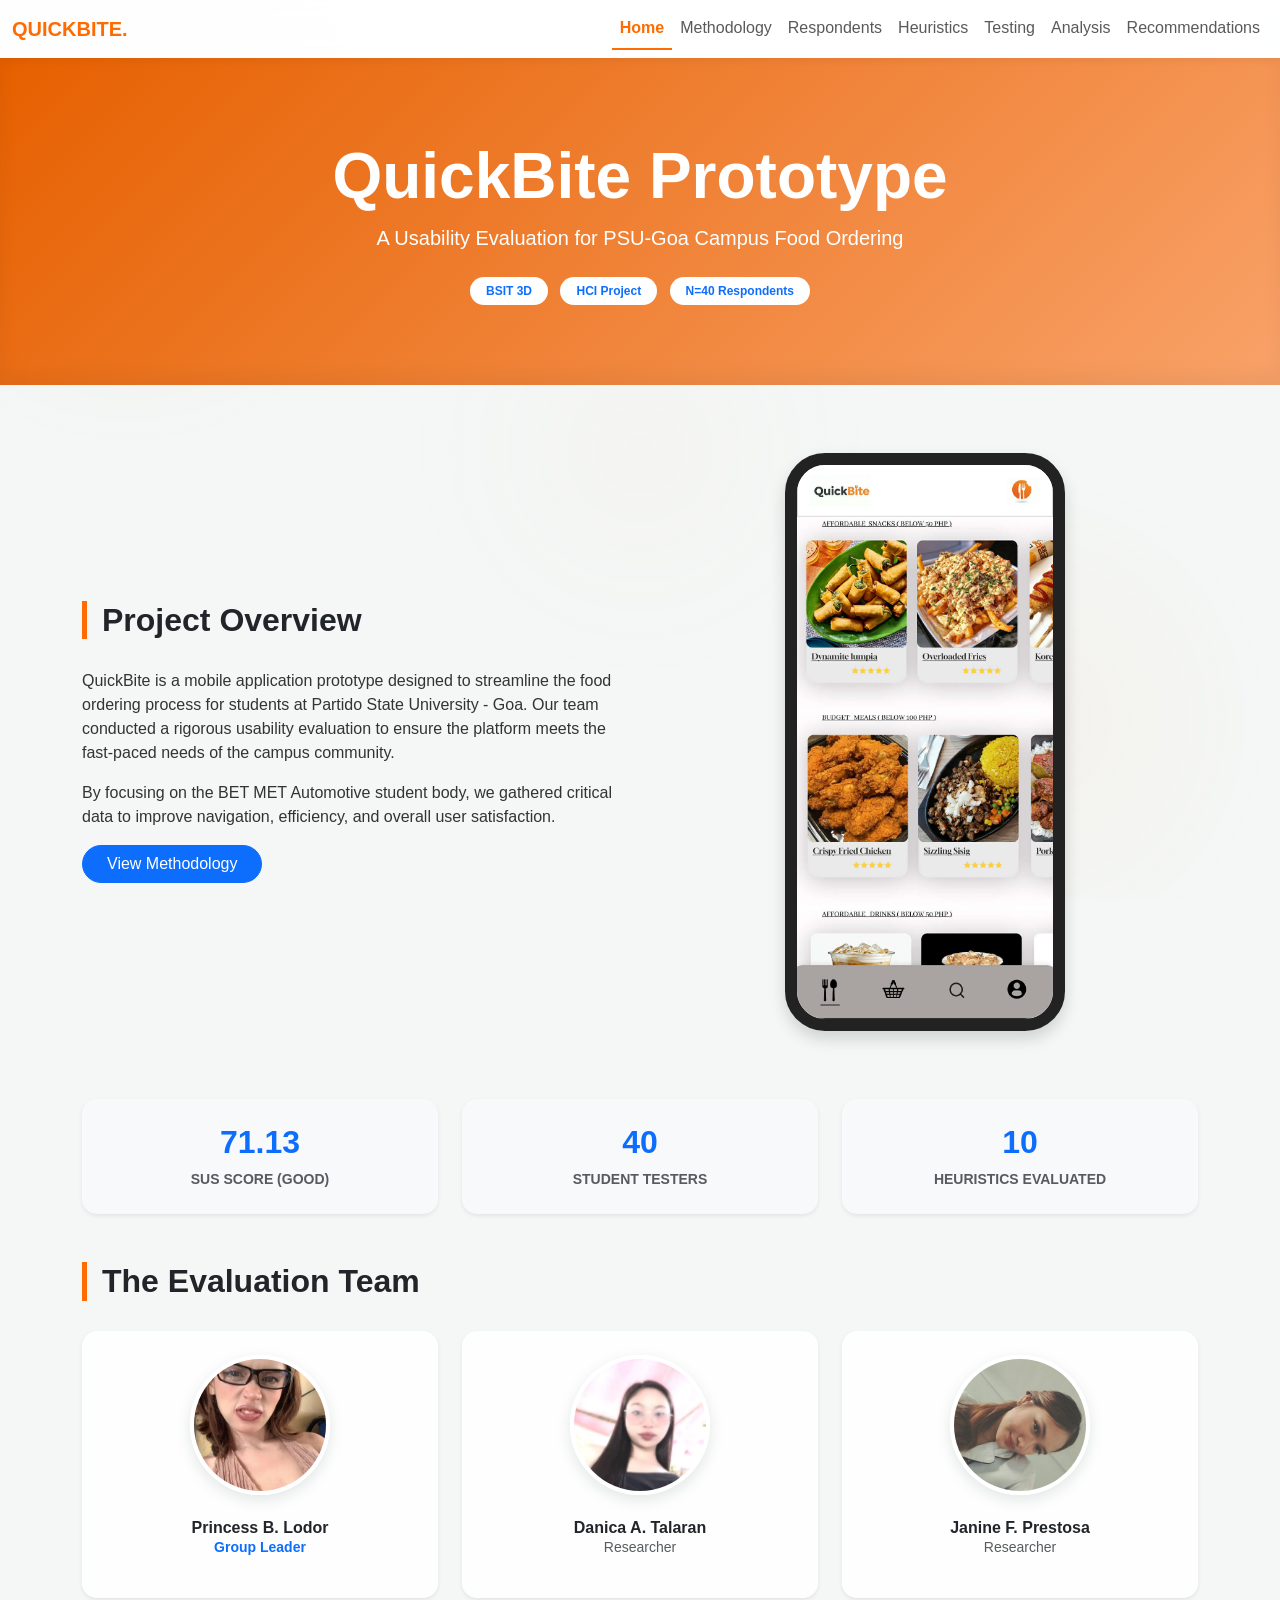
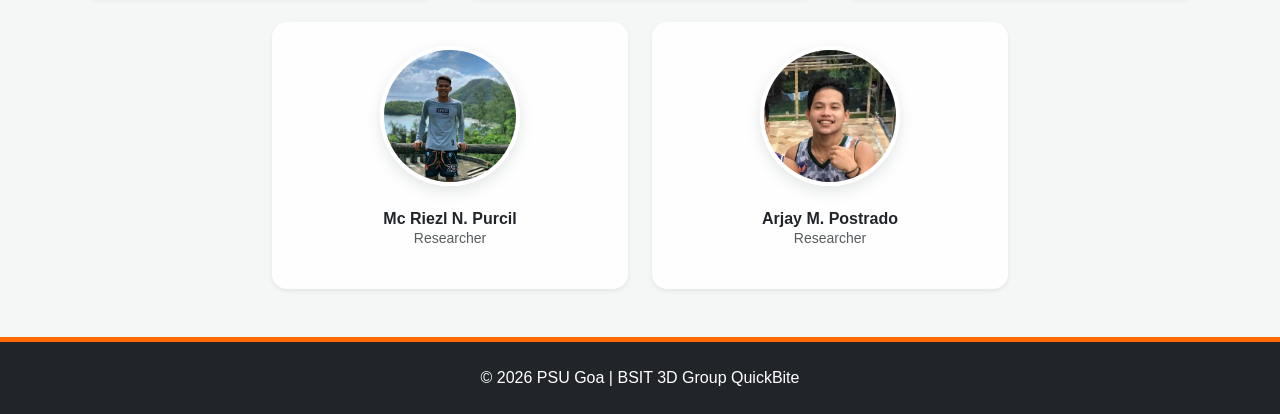
==== index.html @ 942b26e6 "Add files via upload" ====
<!DOCTYPE html>
<html lang="en">
<head>
    <meta charset="UTF-8">
    <meta name="viewport" content="width=device-width, initial-scale=1.0">
    <title>QuickBite | Home - BSIT 3D</title>
    <link href="https://cdn.jsdelivr.net/npm/bootstrap@5.3.0/dist/css/bootstrap.min.css" rel="stylesheet">
    <link rel="stylesheet" href="style.css">
</head>
<body>

<nav class="navbar navbar-expand-lg sticky-top">
    <div class="container-fluid">
        <a class="navbar-brand fw-bold" href="index.html" style="color: var(--primary);">QUICKBITE.</a>
        <div class="navbar-nav ms-auto">
            <a class="nav-link active" href="index.html">Home</a>
            <a class="nav-link" href="methodology.html">Methodology</a>
            <a class="nav-link" href="respondents.html">Respondents</a>
            <a class="nav-link" href="heuristics.html">Heuristics</a>
            <a class="nav-link" href="testing.html">Testing</a>
            <a class="nav-link" href="analysis.html">Analysis</a>
            <a class="nav-link" href="recommendations.html">Recommendations</a>
        </div>
    </div>
</nav>

<header class="hero text-center">
    <div class="container">
        <h1 class="display-3 fw-bold">QuickBite Prototype</h1>
        <p class="lead">A Usability Evaluation for PSU-Goa Campus Food Ordering</p>
        <div class="mt-4">
            <span class="badge rounded-pill bg-white text-primary px-3 py-2">BSIT 3D</span>
            <span class="badge rounded-pill bg-white text-primary px-3 py-2 mx-2">HCI Project</span>
            <span class="badge rounded-pill bg-white text-primary px-3 py-2">N=40 Respondents</span>
        </div>
    </div>
</header>

<main class="container my-5">
    <div class="row align-items-center mb-5">
        <div class="col-md-6">
            <h2 class="section-title">Project Overview</h2>
            <p>QuickBite is a mobile application prototype designed to streamline the food ordering process for students at Partido State University - Goa. Our team conducted a rigorous usability evaluation to ensure the platform meets the fast-paced needs of the campus community.</p>
            <p>By focusing on the BET MET Automotive student body, we gathered critical data to improve navigation, efficiency, and overall user satisfaction.</p>
            <a href="methodology.html" class="btn btn-primary rounded-pill px-4">View Methodology</a>
        </div>
        <div class="col-md-6 text-center">
            <img src="hero-image.jpg" class="img-fluid rounded-4 shadow" alt="QuickBite Prototype">
        </div>
    </div>

    <div class="row g-4 mb-5">
        <div class="col-md-4">
            <div class="card p-4 text-center border-0 bg-light shadow-sm">
                <h2 class="fw-bold text-primary">71.13</h2>
                <p class="small text-muted mb-0 text-uppercase fw-bold">SUS Score (Good)</p>
            </div>
        </div>
        <div class="col-md-4">
            <div class="card p-4 text-center border-0 bg-light shadow-sm">
                <h2 class="fw-bold text-primary">40</h2>
                <p class="small text-muted mb-0 text-uppercase fw-bold">Student Testers</p>
            </div>
        </div>
        <div class="col-md-4">
            <div class="card p-4 text-center border-0 bg-light shadow-sm">
                <h2 class="fw-bold text-primary">10</h2>
                <p class="small text-muted mb-0 text-uppercase fw-bold">Heuristics Evaluated</p>
            </div>
        </div>
    </div>

    <h2 class="section-title">The Evaluation Team</h2>
    <div class="row text-center g-4 justify-content-center">
        <div class="col-md-4">
            <div class="card p-4 h-100 border-0 shadow-sm">
                <img src="princess.jpg" class="member-img mx-auto" alt="Princess">
                <h6 class="fw-bold mt-2 mb-0">Princess B. Lodor</h6>
                <p class="small text-primary fw-bold">Group Leader</p>
            </div>
        </div>
        <div class="col-md-4">
            <div class="card p-4 h-100 border-0 shadow-sm">
                <img src="danica.jpg" class="member-img mx-auto" alt="Danica">
                <h6 class="fw-bold mt-2 mb-0">Danica A. Talaran</h6>
                <p class="small text-muted">Researcher</p>
            </div>
        </div>
        <div class="col-md-4">
            <div class="card p-4 h-100 border-0 shadow-sm">
                <img src="janine.jpg" class="member-img mx-auto" alt="Janine">
                <h6 class="fw-bold mt-2 mb-0">Janine F. Prestosa</h6>
                <p class="small text-muted">Researcher</p>
            </div>
        </div>
        <div class="col-md-4">
            <div class="card p-4 h-100 border-0 shadow-sm">
                <img src="mcriezl.jpg" class="member-img mx-auto" alt="Mc Riezl">
                <h6 class="fw-bold mt-2 mb-0">Mc Riezl N. Purcil</h6>
                <p class="small text-muted">Researcher</p>
            </div>
        </div>
        <div class="col-md-4">
            <div class="card p-4 h-100 border-0 shadow-sm">
                <img src="arjay.jpg" class="member-img mx-auto" alt="Arjay">
                <h6 class="fw-bold mt-2 mb-0">Arjay M. Postrado</h6>
                <p class="small text-muted">Researcher</p>
            </div>
        </div>
    </div>
</main>

<footer class="bg-dark text-white py-4 text-center mt-5">
    <p class="mb-0">&copy; 2026 PSU Goa | BSIT 3D Group QuickBite </p>
</footer>

<script src="https://cdn.jsdelivr.net/npm/bootstrap@5.3.0/dist/js/bootstrap.bundle.min.js"></script>
</body>
</html>
---- style.css ----
/* --- GLOBAL STYLES & VARIABLES --- */
:root {
    --primary: #FF6B00; /* QuickBite Orange */
    --dark: #212529;
    --light: #f4f7f6;
    --secondary: #FF8C33;
}

body {
    font-family: 'Segoe UI', Roboto, Helvetica, Arial, sans-serif;
    background-color: var(--light);
    color: #333;
    overflow-x: hidden;
    position: relative;
}

/* --- THE MOVING BACKGROUND EFFECT --- */
/* This creates subtle moving circles in the background of ALL pages */
body::before {
    content: "";
    position: fixed;
    top: 0;
    left: 0;
    width: 100%;
    height: 100%;
    background: 
        radial-gradient(circle at 10% 20%, rgba(255, 107, 0, 0.05) 0%, transparent 20%),
        radial-gradient(circle at 80% 80%, rgba(255, 140, 51, 0.05) 0%, transparent 20%),
        radial-gradient(circle at 50% 50%, rgba(255, 184, 140, 0.03) 0%, transparent 30%);
    z-index: -1; /* Keeps it behind your text */
    animation: moveBG 20s linear infinite;
}

@keyframes moveBG {
    0% { transform: scale(1) translate(0, 0); }
    50% { transform: scale(1.1) translate(2%, 2%); }
    100% { transform: scale(1) translate(0, 0); }
}

/* --- ANIMATED HERO SECTION --- */
@keyframes gradientBG {
    0% { background-position: 0% 50%; }
    50% { background-position: 100% 50%; }
    100% { background-position: 0% 50%; }
}

.hero {
    background: linear-gradient(-45deg, var(--primary), var(--secondary), #FFB88C, #e66000);
    background-size: 400% 400%;
    animation: gradientBG 12s ease infinite;
    color: white;
    padding: 80px 0;
    margin-bottom: 40px;
    box-shadow: inset 0 -10px 20px rgba(0,0,0,0.05);
}

.section-title {
    border-left: 5px solid var(--primary);
    padding-left: 15px;
    margin-bottom: 30px;
    font-weight: bold;
    color: var(--dark);
}

/* --- THE FLOATING PHONE ANIMATION --- */
@keyframes float {
    0% { transform: translateY(0px); }
    50% { transform: translateY(-20px); }
    100% { transform: translateY(0px); }
}

.col-md-6 img.rounded-4 {
    max-width: 280px; 
    height: auto;
    border: 12px solid #222; 
    border-radius: 40px !important; 
    margin: 20px auto;
    display: block;
    box-shadow: 0 20px 40px rgba(0,0,0,0.2);
    background-color: #000;
    animation: float 5s ease-in-out infinite; 
}

/* --- TEAM MEMBERS SECTION --- */
.member-img {
    width: 140px; 
    height: 140px;
    object-fit: cover; 
    border-radius: 50%;
    margin: 0 auto 15px auto;
    display: block;
    border: 4px solid white;
    box-shadow: 0 5px 15px rgba(0,0,0,0.1);
    transition: transform 0.3s ease;
}

.member-img:hover {
    transform: scale(1.1);
}

.card {
    transition: all 0.3s ease;
    border-radius: 15px;
    border: none;
    background: rgba(255, 255, 255, 0.8); /* Semi-transparent for the background effect */
    backdrop-filter: blur(5px);
}

.card:hover {
    transform: translateY(-10px);
    box-shadow: 0 10px 30px rgba(0,0,0,0.1) !important;
    background: rgba(255, 255, 255, 1);
}

/* --- GALLERY & RESPONDENTS --- */
.row.g-3 img {
    width: 100%;
    height: 220px;
    object-fit: cover;
    border-radius: 12px;
}

/* --- NAVIGATION --- */
.navbar {
    background-color: rgba(255, 255, 255, 0.9);
    backdrop-filter: blur(10px);
    box-shadow: 0 2px 10px rgba(0,0,0,0.05);
}

.nav-link.active {
    color: var(--primary) !important;
    font-weight: bold;
    border-bottom: 2px solid var(--primary);
}

/* --- FOOTER --- */
footer {
    border-top: 5px solid var(--primary);
    padding: 30px 0;
}

/* --- RESPONSIVE FIXES --- */
@media (max-width: 768px) {
    .col-md-6 img.rounded-4 {
        max-width: 240px;
    }
}
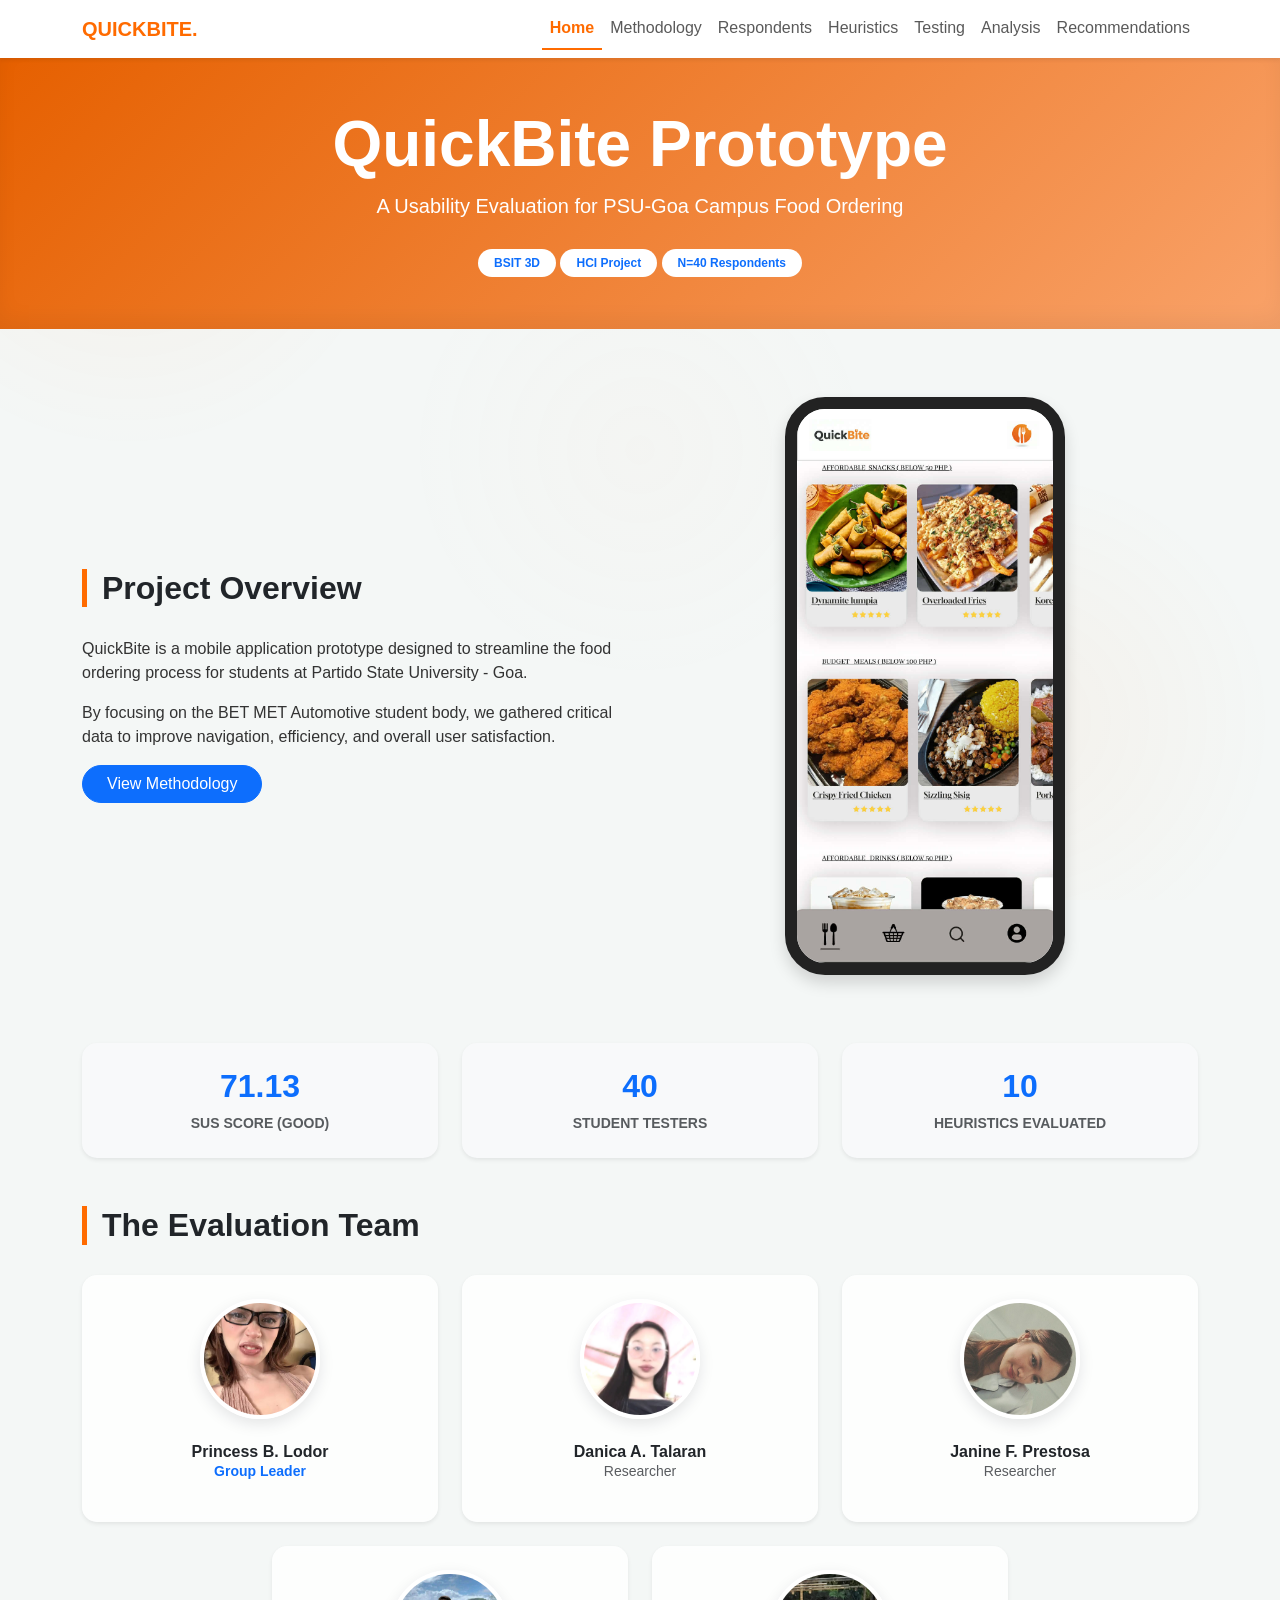
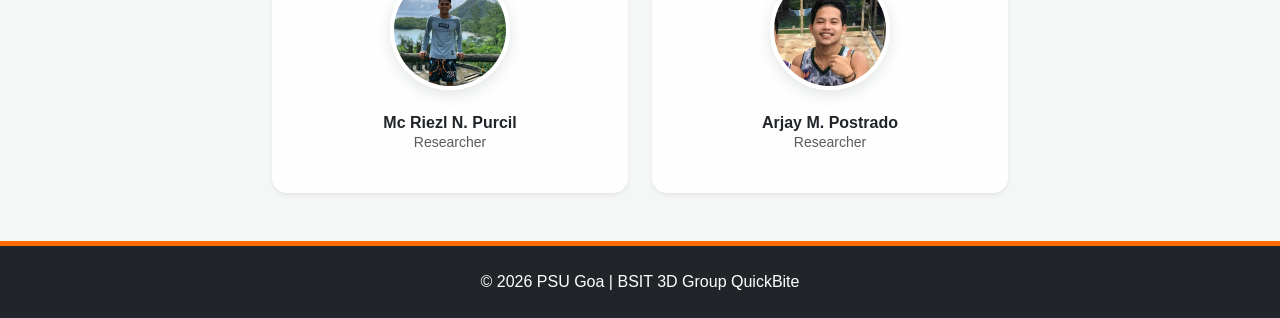
==== commit 32181452: "Update index.html" ====
--- a/index.html
+++ b/index.html
@@ -9,60 +9,66 @@
 </head>
 <body>
 
-<nav class="navbar navbar-expand-lg sticky-top">
-    <div class="container-fluid">
-        <a class="navbar-brand fw-bold" href="index.html" style="color: var(--primary);">QUICKBITE.</a>
-        <div class="navbar-nav ms-auto">
-            <a class="nav-link active" href="index.html">Home</a>
-            <a class="nav-link" href="methodology.html">Methodology</a>
-            <a class="nav-link" href="respondents.html">Respondents</a>
-            <a class="nav-link" href="heuristics.html">Heuristics</a>
-            <a class="nav-link" href="testing.html">Testing</a>
-            <a class="nav-link" href="analysis.html">Analysis</a>
-            <a class="nav-link" href="recommendations.html">Recommendations</a>
+<nav class="navbar navbar-expand-lg sticky-top bg-white shadow-sm">
+    <div class="container"> <a class="navbar-brand fw-bold" href="index.html" style="color: var(--primary);">QUICKBITE.</a>
+        
+        <button class="navbar-toggler" type="button" data-bs-toggle="collapse" data-bs-target="#navbarNav">
+            <span class="navbar-toggler-icon"></span>
+        </button>
+
+        <div class="collapse navbar-collapse" id="navbarNav">
+            <div class="navbar-nav ms-auto text-center">
+                <a class="nav-link active" href="index.html">Home</a>
+                <a class="nav-link" href="methodology.html">Methodology</a>
+                <a class="nav-link" href="respondents.html">Respondents</a>
+                <a class="nav-link" href="heuristics.html">Heuristics</a>
+                <a class="nav-link" href="testing.html">Testing</a>
+                <a class="nav-link" href="analysis.html">Analysis</a>
+                <a class="nav-link" href="recommendations.html">Recommendations</a>
+            </div>
         </div>
     </div>
 </nav>
 
-<header class="hero text-center">
+<header class="hero text-center py-5 bg-orange-gradient">
     <div class="container">
         <h1 class="display-3 fw-bold">QuickBite Prototype</h1>
         <p class="lead">A Usability Evaluation for PSU-Goa Campus Food Ordering</p>
         <div class="mt-4">
-            <span class="badge rounded-pill bg-white text-primary px-3 py-2">BSIT 3D</span>
-            <span class="badge rounded-pill bg-white text-primary px-3 py-2 mx-2">HCI Project</span>
-            <span class="badge rounded-pill bg-white text-primary px-3 py-2">N=40 Respondents</span>
+            <span class="badge rounded-pill bg-white text-primary px-3 py-2 my-1">BSIT 3D</span>
+            <span class="badge rounded-pill bg-white text-primary px-3 py-2 my-1">HCI Project</span>
+            <span class="badge rounded-pill bg-white text-primary px-3 py-2 my-1">N=40 Respondents</span>
         </div>
     </div>
 </header>
 
 <main class="container my-5">
-    <div class="row align-items-center mb-5">
-        <div class="col-md-6">
+    <div class="row align-items-center mb-5 g-4">
+        <div class="col-12 col-md-6 order-2 order-md-1">
             <h2 class="section-title">Project Overview</h2>
-            <p>QuickBite is a mobile application prototype designed to streamline the food ordering process for students at Partido State University - Goa. Our team conducted a rigorous usability evaluation to ensure the platform meets the fast-paced needs of the campus community.</p>
+            <p>QuickBite is a mobile application prototype designed to streamline the food ordering process for students at Partido State University - Goa.</p>
             <p>By focusing on the BET MET Automotive student body, we gathered critical data to improve navigation, efficiency, and overall user satisfaction.</p>
             <a href="methodology.html" class="btn btn-primary rounded-pill px-4">View Methodology</a>
         </div>
-        <div class="col-md-6 text-center">
+        <div class="col-12 col-md-6 text-center order-1 order-md-2">
             <img src="hero-image.jpg" class="img-fluid rounded-4 shadow" alt="QuickBite Prototype">
         </div>
     </div>
 
     <div class="row g-4 mb-5">
-        <div class="col-md-4">
+        <div class="col-12 col-md-4">
             <div class="card p-4 text-center border-0 bg-light shadow-sm">
                 <h2 class="fw-bold text-primary">71.13</h2>
                 <p class="small text-muted mb-0 text-uppercase fw-bold">SUS Score (Good)</p>
             </div>
         </div>
-        <div class="col-md-4">
+        <div class="col-12 col-md-4">
             <div class="card p-4 text-center border-0 bg-light shadow-sm">
                 <h2 class="fw-bold text-primary">40</h2>
                 <p class="small text-muted mb-0 text-uppercase fw-bold">Student Testers</p>
             </div>
         </div>
-        <div class="col-md-4">
+        <div class="col-12 col-md-4">
             <div class="card p-4 text-center border-0 bg-light shadow-sm">
                 <h2 class="fw-bold text-primary">10</h2>
                 <p class="small text-muted mb-0 text-uppercase fw-bold">Heuristics Evaluated</p>
@@ -72,37 +78,37 @@
 
     <h2 class="section-title">The Evaluation Team</h2>
     <div class="row text-center g-4 justify-content-center">
-        <div class="col-md-4">
+        <div class="col-12 col-sm-6 col-lg-4">
             <div class="card p-4 h-100 border-0 shadow-sm">
-                <img src="princess.jpg" class="member-img mx-auto" alt="Princess">
+                <img src="princess.jpg" class="member-img mx-auto rounded-circle" style="width: 120px; height: 120px; object-fit: cover;" alt="Princess">
                 <h6 class="fw-bold mt-2 mb-0">Princess B. Lodor</h6>
                 <p class="small text-primary fw-bold">Group Leader</p>
             </div>
         </div>
-        <div class="col-md-4">
+        <div class="col-12 col-sm-6 col-lg-4">
             <div class="card p-4 h-100 border-0 shadow-sm">
-                <img src="danica.jpg" class="member-img mx-auto" alt="Danica">
+                <img src="danica.jpg" class="member-img mx-auto rounded-circle" style="width: 120px; height: 120px; object-fit: cover;" alt="Danica">
                 <h6 class="fw-bold mt-2 mb-0">Danica A. Talaran</h6>
                 <p class="small text-muted">Researcher</p>
             </div>
         </div>
-        <div class="col-md-4">
+        <div class="col-12 col-sm-6 col-lg-4">
             <div class="card p-4 h-100 border-0 shadow-sm">
-                <img src="janine.jpg" class="member-img mx-auto" alt="Janine">
+                <img src="janine.jpg" class="member-img mx-auto rounded-circle" style="width: 120px; height: 120px; object-fit: cover;" alt="Janine">
                 <h6 class="fw-bold mt-2 mb-0">Janine F. Prestosa</h6>
                 <p class="small text-muted">Researcher</p>
             </div>
         </div>
-        <div class="col-md-4">
+        <div class="col-12 col-sm-6 col-lg-4">
             <div class="card p-4 h-100 border-0 shadow-sm">
-                <img src="mcriezl.jpg" class="member-img mx-auto" alt="Mc Riezl">
+                <img src="mcriezl.jpg" class="member-img mx-auto rounded-circle" style="width: 120px; height: 120px; object-fit: cover;" alt="Mc Riezl">
                 <h6 class="fw-bold mt-2 mb-0">Mc Riezl N. Purcil</h6>
                 <p class="small text-muted">Researcher</p>
             </div>
         </div>
-        <div class="col-md-4">
+        <div class="col-12 col-sm-6 col-lg-4">
             <div class="card p-4 h-100 border-0 shadow-sm">
-                <img src="arjay.jpg" class="member-img mx-auto" alt="Arjay">
+                <img src="arjay.jpg" class="member-img mx-auto rounded-circle" style="width: 120px; height: 120px; object-fit: cover;" alt="Arjay">
                 <h6 class="fw-bold mt-2 mb-0">Arjay M. Postrado</h6>
                 <p class="small text-muted">Researcher</p>
             </div>
@@ -111,9 +117,11 @@
 </main>
 
 <footer class="bg-dark text-white py-4 text-center mt-5">
-    <p class="mb-0">&copy; 2026 PSU Goa | BSIT 3D Group QuickBite </p>
+    <div class="container">
+        <p class="mb-0">&copy; 2026 PSU Goa | BSIT 3D Group QuickBite </p>
+    </div>
 </footer>
 
 <script src="https://cdn.jsdelivr.net/npm/bootstrap@5.3.0/dist/js/bootstrap.bundle.min.js"></script>
 </body>
-</html>+</html>
--- a/style.css
+++ b/style.css
@@ -1,6 +1,5 @@
-/* --- GLOBAL STYLES & VARIABLES --- */
 :root {
-    --primary: #FF6B00; /* QuickBite Orange */
+    --primary: #FF6B00; 
     --dark: #212529;
     --light: #f4f7f6;
     --secondary: #FF8C33;
@@ -14,8 +13,6 @@
     position: relative;
 }
 
-/* --- THE MOVING BACKGROUND EFFECT --- */
-/* This creates subtle moving circles in the background of ALL pages */
 body::before {
     content: "";
     position: fixed;
@@ -27,7 +24,7 @@
         radial-gradient(circle at 10% 20%, rgba(255, 107, 0, 0.05) 0%, transparent 20%),
         radial-gradient(circle at 80% 80%, rgba(255, 140, 51, 0.05) 0%, transparent 20%),
         radial-gradient(circle at 50% 50%, rgba(255, 184, 140, 0.03) 0%, transparent 30%);
-    z-index: -1; /* Keeps it behind your text */
+    z-index: -1; 
     animation: moveBG 20s linear infinite;
 }
 
@@ -37,11 +34,10 @@
     100% { transform: scale(1) translate(0, 0); }
 }
 
-/* --- ANIMATED HERO SECTION --- */
 @keyframes gradientBG {
     0% { background-position: 0% 50%; }
     50% { background-position: 100% 50%; }
-    100% { background-position: 0% 50%; }
+    100% { background-position: 0% 50%; } 
 }
 
 .hero {
@@ -62,7 +58,6 @@
     color: var(--dark);
 }
 
-/* --- THE FLOATING PHONE ANIMATION --- */
 @keyframes float {
     0% { transform: translateY(0px); }
     50% { transform: translateY(-20px); }
@@ -81,7 +76,6 @@
     animation: float 5s ease-in-out infinite; 
 }
 
-/* --- TEAM MEMBERS SECTION --- */
 .member-img {
     width: 140px; 
     height: 140px;
@@ -102,7 +96,7 @@
     transition: all 0.3s ease;
     border-radius: 15px;
     border: none;
-    background: rgba(255, 255, 255, 0.8); /* Semi-transparent for the background effect */
+    background: rgba(255, 255, 255, 0.8); 
     backdrop-filter: blur(5px);
 }
 
@@ -133,15 +127,23 @@
     border-bottom: 2px solid var(--primary);
 }
 
-/* --- FOOTER --- */
 footer {
     border-top: 5px solid var(--primary);
     padding: 30px 0;
 }
 
-/* --- RESPONSIVE FIXES --- */
 @media (max-width: 768px) {
     .col-md-6 img.rounded-4 {
         max-width: 240px;
+
+@media (max-width: 768px) {
+  body {
+    font-size: 14px; /* Smaller text for smaller screens */
+  }
+  
+  .hero-section {
+    padding: 20px; /* Less space on the sides for mobile */
+  }
+}
     }
-}+}
